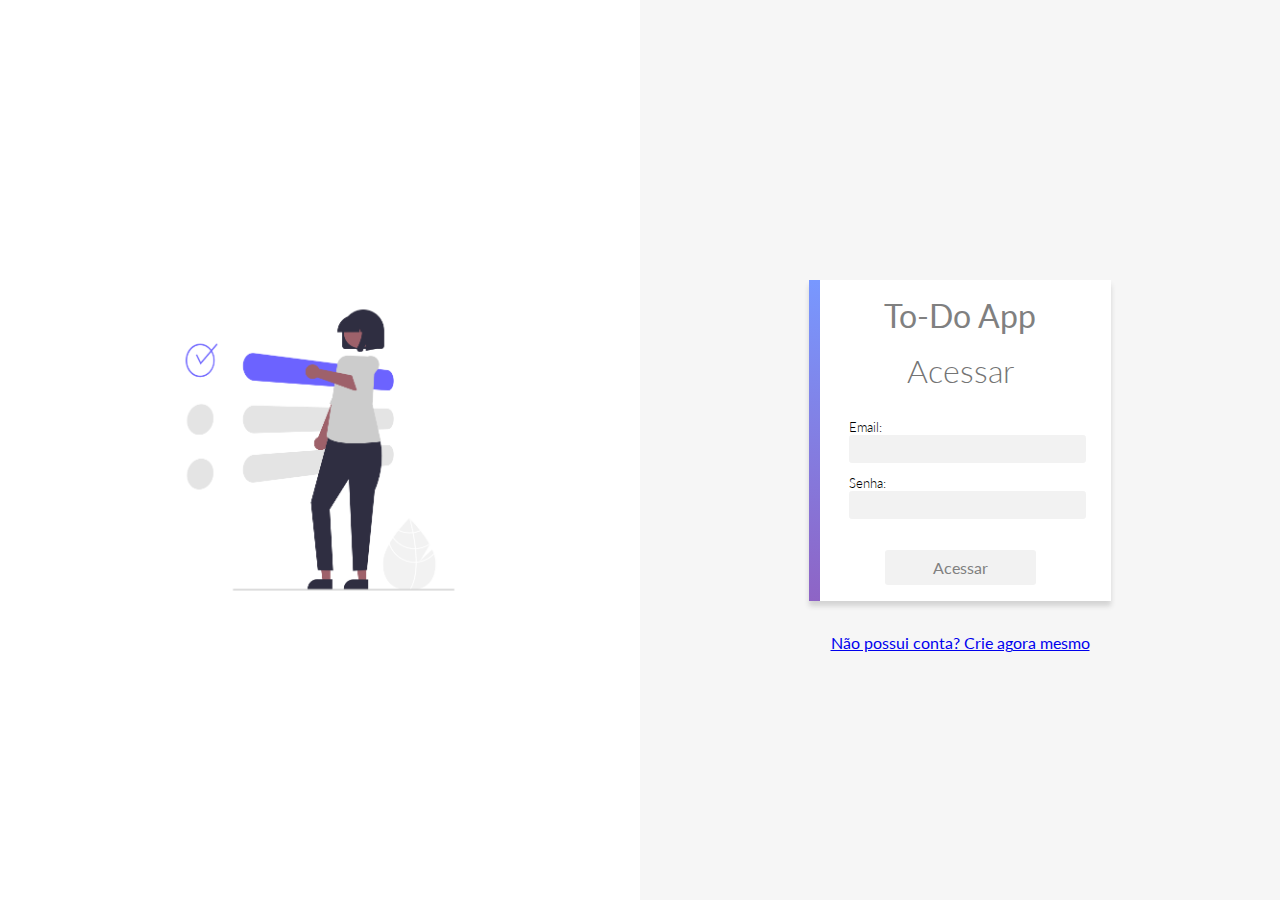
==== index.html @ 81d7d891 "cria as funções e validações para a tela do login" ====
<!DOCTYPE html>
<html lang="pt-BR">

<head>
  <meta charset="UTF-8">
  <meta http-equiv="X-UA-Compatible" content="IE=edge">
  <meta name="viewport" content="width=device-width, initial-scale=1.0">
  <title>To-Do App</title>

  <!-- ---------------- estilos compartilhados entre login e signup ---------------- -->
  <link rel="stylesheet" href="styles/acesso.css">

  <!-- ---------------------- lógica aplicada no login ----------------------- -->
  <script src="/scripts/validacoes/config.js"></script>
  <script src="/scripts/validacoes/utils.js"></script>
  <script src="/scripts/login/index.js" defer></script>

</head>

<body>
  <div class="left">
    <img src="./assets/pessoa-login.png" alt="">
  </div>

  <div class="right">
    <form>
      <div class="form-header">
        <p>To-Do App</p>
      </div>
      <h1>Acessar</h1>
      <label>
        Email:
        <input id="inputEmail" type="email" required>
        <small class="error" id="validacaoEmail"></small>
      </label>
      <label>
        Senha:
        <input id="inputPassword" type="password" required>
        <small class="error" id="validacaoPassword"></small>
      </label>

      <button id="btnAcessar" type="submit" disabled>Acessar</button>

    </form>
    <div class="ingressar">
      <a href="signup.html">Não possui conta? Crie agora mesmo</a>
    </div>
  </div>

</body>

</html>
---- styles/acesso.css ----
@import url('./common.css');

body{
  display: flex;
}

h1 {
  color: rgb(116, 116, 116);
  font-weight: 300;
  margin: .5em 0;
}

form {
  position: relative;
  max-width: 26em;
  background-color: white;
  display: flex;
  align-items: center;
  flex-direction: column;
  margin: 2em auto;
  box-shadow: 0 5px 5px lightgrey;
  padding: 1em 2.5em;
  box-sizing: border-box;
}

form:after {
  position: absolute;
  content: '';
  width: .7em;
  height: 100%;
  top: 0;
  left: 0;
  background: linear-gradient(var(--primary), var(--secondary));
}

small.error{
  display: flex;
  font-weight: bold;
  color: #E9554EBB;
  position: absolute;
}

input {
  width: 100%;
  padding: .4em .5em;
  background-color: var(--app-grey);
  border: 1px solid var(--app-grey);
  border-radius: .2em;
}

input:focus {
  outline: none;
  border: 1px solid lightgrey;
}

label {
  width: 100%;
  font-weight: 300;
  margin-bottom: -.1em;
  margin-top: 1em;
  font-size: .8em;
}

button {
  padding: .5em 3em;
  background-color: var(--app-grey);
  color: grey;
  margin-top: 2em;
  font-weight: 400;
  font-size: 1em;
}

.form-header {
  color: grey;
  font-size: 2em;
}
.ingressar{
  text-align: center;
}
.left{
  width: 50%;  
  background-color: white;
  text-align: center;
  display: flex;
  align-items: center;
  justify-content: center;
}
.left img{
  width:60%;
}
.right{
  width: 50%;
  display: flex;
  flex-direction: column;
  align-items: center;
  justify-content: center;
}
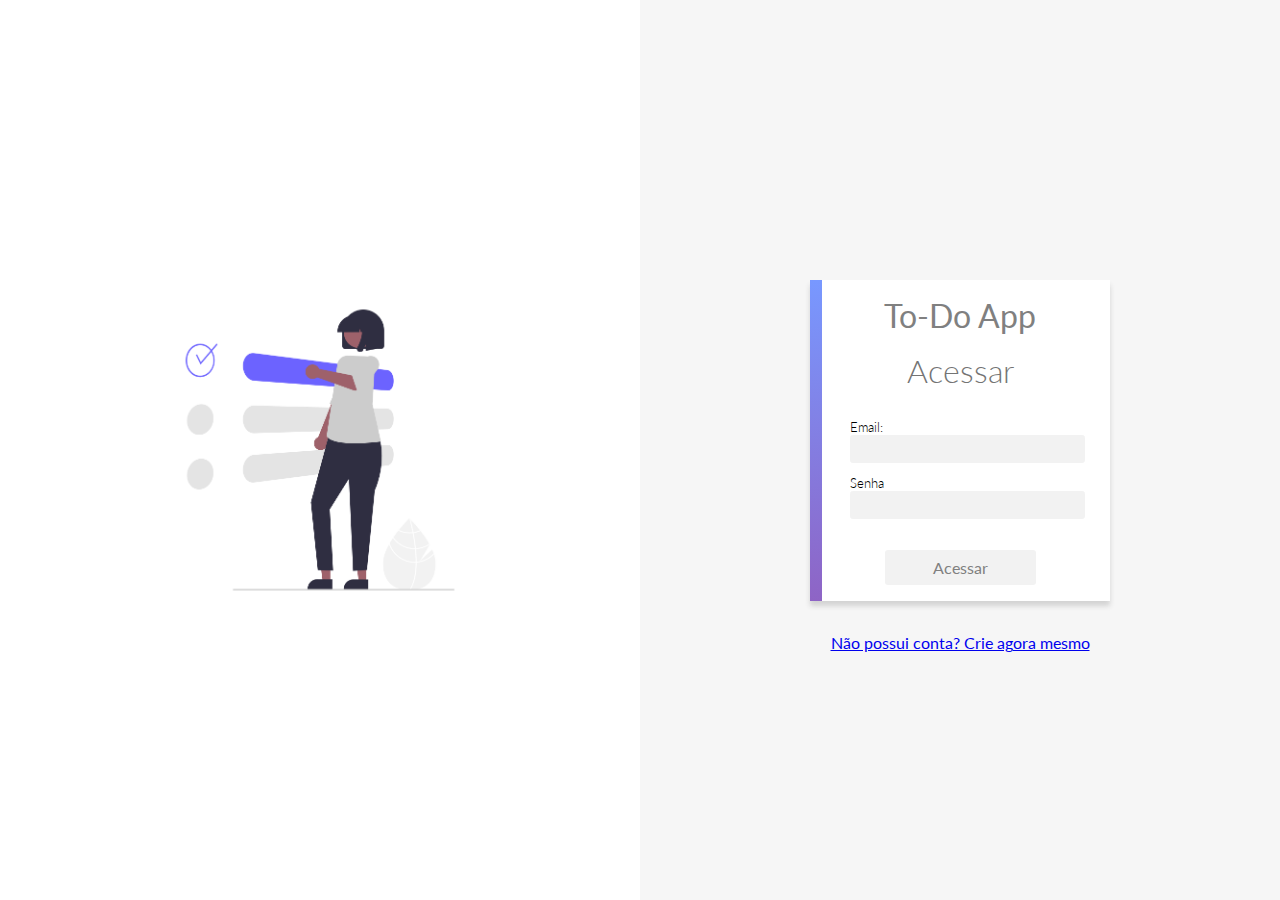
==== commit 469c4165: "test-commit" ====
--- a/index.html
+++ b/index.html
@@ -11,7 +11,7 @@
   <link rel="stylesheet" href="styles/acesso.css">
 
   <!-- ---------------------- lógica aplicada no login ----------------------- -->
-  <script src="/scripts/validacoes/config.js"></script>
+  <script src="/scripts/validacoes/strings.js"></script>
   <script src="/scripts/validacoes/utils.js"></script>
   <script src="/scripts/login/index.js" defer></script>
 
@@ -34,7 +34,7 @@
         <small class="error" id="validacaoEmail"></small>
       </label>
       <label>
-        Senha:
+        Senha
         <input id="inputPassword" type="password" required>
         <small class="error" id="validacaoPassword"></small>
       </label>
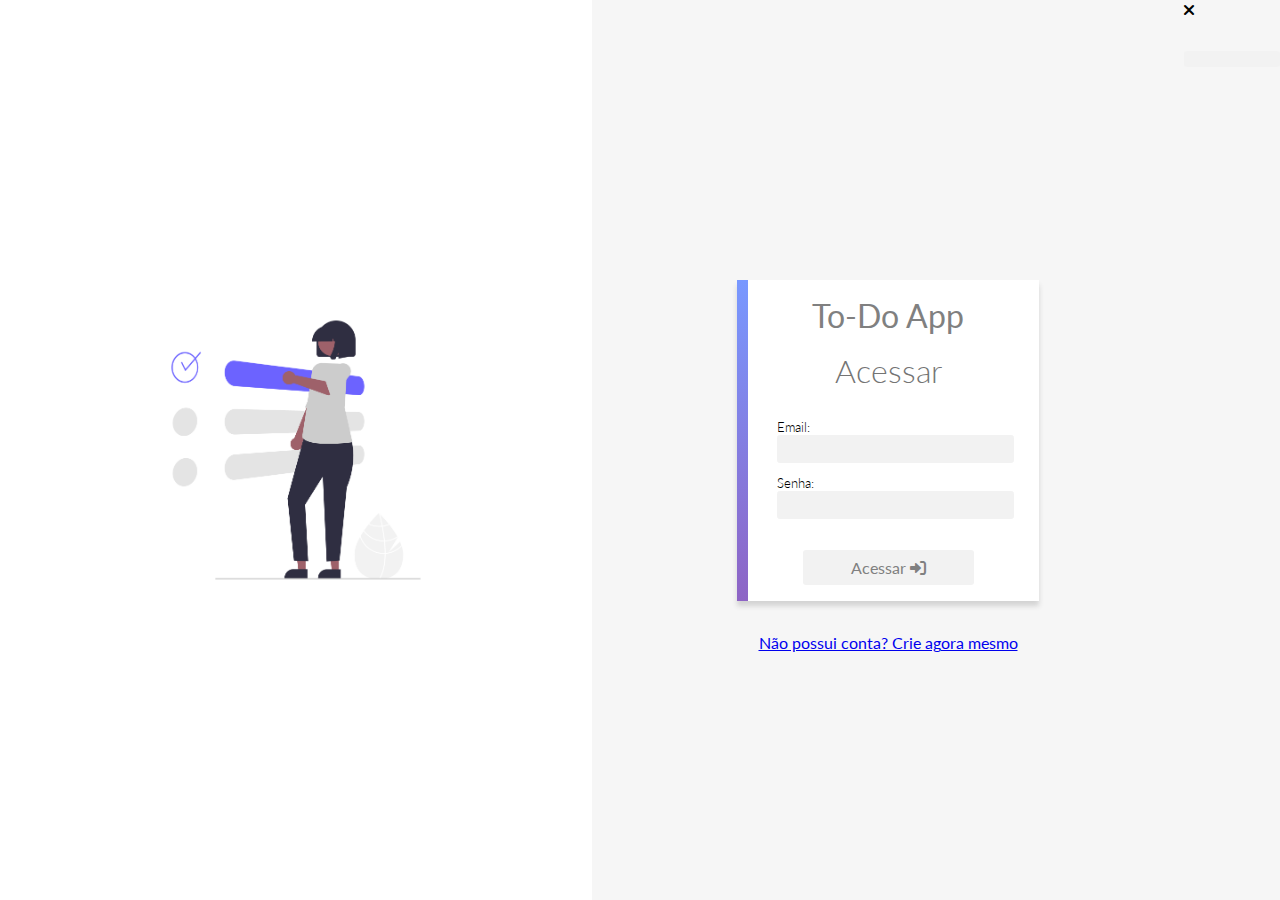
==== commit e8b4885a: "adiciona o boostrap, mensagens de alerta e requisição ao servidor" ====
--- a/index.html
+++ b/index.html
@@ -5,7 +5,15 @@
   <meta charset="UTF-8">
   <meta http-equiv="X-UA-Compatible" content="IE=edge">
   <meta name="viewport" content="width=device-width, initial-scale=1.0">
+  <link rel="icon" type="image/x-icon" href="assets/favicon.ico">
   <title>To-Do App</title>
+
+   <!-- Bootstrap CSS -->
+   <link href="https://cdn.jsdelivr.net/npm/bootstrap@5.0.2/dist/css/bootstrap.min.css" rel="stylesheet" integrity="sha384-EVSTQN3/azprG1Anm3QDgpJLIm9Nao0Yz1ztcQTwFspd3yD65VohhpuuCOmLASjC" crossorigin="anonymous">
+   <script src="https://cdn.jsdelivr.net/npm/@popperjs/core@2.9.2/dist/umd/popper.min.js" integrity="sha384-IQsoLXl5PILFhosVNubq5LC7Qb9DXgDA9i+tQ8Zj3iwWAwPtgFTxbJ8NT4GN1R8p" crossorigin="anonymous"> </script>
+   <script src="https://cdn.jsdelivr.net/npm/bootstrap@5.0.2/dist/js/bootstrap.min.js" integrity="sha384-cVKIPhGWiC2Al4u+LWgxfKTRIcfu0JTxR+EQDz/bgldoEyl4H0zUF0QKbrJ0EcQF" crossorigin="anonymous"></script>
+   <link rel="stylesheet" href="https://cdn.jsdelivr.net/npm/bootstrap-icons@1.7.2/font/bootstrap-icons.css">
+   <link rel="stylesheet" href="https://cdnjs.cloudflare.com/ajax/libs/font-awesome/6.0.0-beta3/css/all.min.css">
 
   <!-- ---------------- estilos compartilhados entre login e signup ---------------- -->
   <link rel="stylesheet" href="styles/acesso.css">
@@ -34,19 +42,26 @@
         <small class="error" id="validacaoEmail"></small>
       </label>
       <label>
-        Senha
+        Senha:
         <input id="inputPassword" type="password" required>
         <small class="error" id="validacaoPassword"></small>
       </label>
-
-      <button id="btnAcessar" type="submit" disabled>Acessar</button>
-
+      <button id="btnAcessar" type="submit" disabled>Acessar <i class="fa-solid fa-right-to-bracket"></i></button>
     </form>
     <div class="ingressar">
       <a href="signup.html">Não possui conta? Crie agora mesmo</a>
     </div>
   </div>
 
+  <div class="toast-container position-fixed top-0 end-0 p-3">
+    <div class="toast align-items-center text-white bg-danger border-0" id="toastErro" role="alert" aria-live="assertive" aria-atomic="true">
+      <div class="d-flex">
+        <div class="toast-body" id="toastBody"><i class="fa-solid fa-xmark"></i> </div>
+        <button type="button" class="btn-close me-2 m-auto" data-bs-dismiss="toast" aria-label="Close"></button>
+      </div>
+    </div>
+  </div>
+  
 </body>
 
 </html>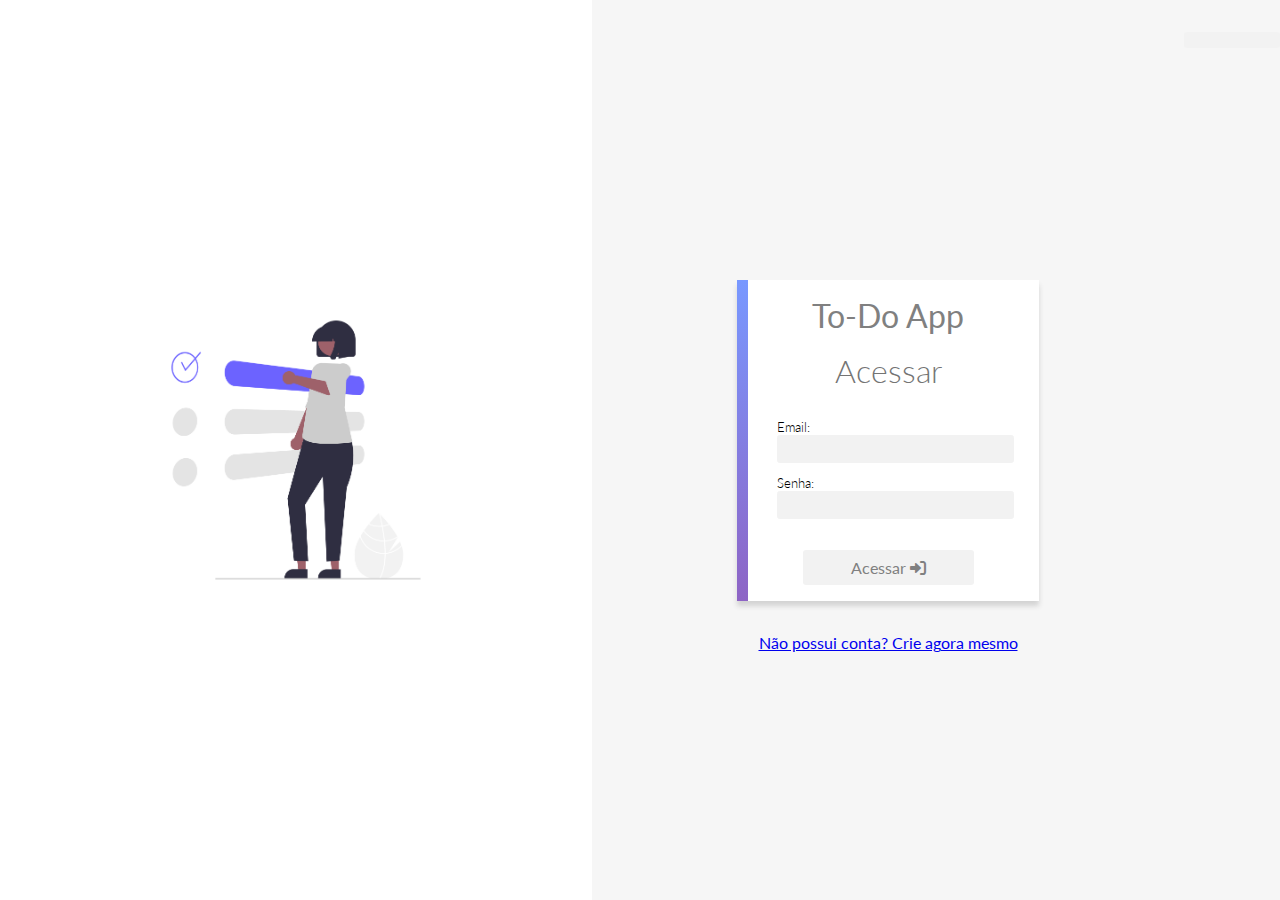
==== commit 95f644bc: "ajustes" ====
--- a/index.html
+++ b/index.html
@@ -56,7 +56,7 @@
   <div class="toast-container position-fixed top-0 end-0 p-3">
     <div class="toast align-items-center text-white bg-danger border-0" id="toastErro" role="alert" aria-live="assertive" aria-atomic="true">
       <div class="d-flex">
-        <div class="toast-body" id="toastBody"><i class="fa-solid fa-xmark"></i> </div>
+        <div class="toast-body" id="toastBody"> </div>
         <button type="button" class="btn-close me-2 m-auto" data-bs-dismiss="toast" aria-label="Close"></button>
       </div>
     </div>
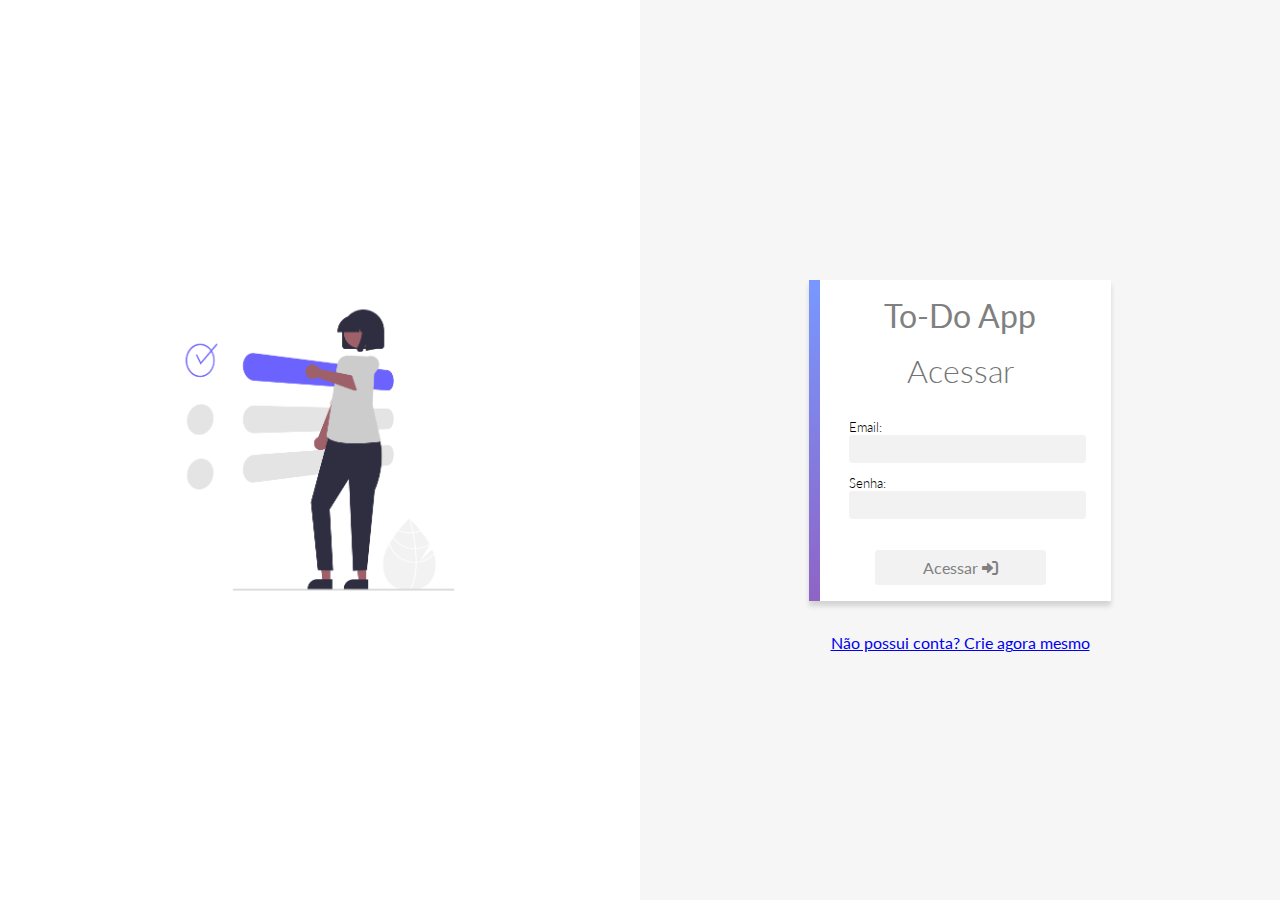
==== commit 0db0a5d7: "cria função para toast e funcção para nova tarefa" ====
--- a/index.html
+++ b/index.html
@@ -8,12 +8,12 @@
   <link rel="icon" type="image/x-icon" href="assets/favicon.ico">
   <title>To-Do App</title>
 
-   <!-- Bootstrap CSS -->
-   <link href="https://cdn.jsdelivr.net/npm/bootstrap@5.0.2/dist/css/bootstrap.min.css" rel="stylesheet" integrity="sha384-EVSTQN3/azprG1Anm3QDgpJLIm9Nao0Yz1ztcQTwFspd3yD65VohhpuuCOmLASjC" crossorigin="anonymous">
-   <script src="https://cdn.jsdelivr.net/npm/@popperjs/core@2.9.2/dist/umd/popper.min.js" integrity="sha384-IQsoLXl5PILFhosVNubq5LC7Qb9DXgDA9i+tQ8Zj3iwWAwPtgFTxbJ8NT4GN1R8p" crossorigin="anonymous"> </script>
-   <script src="https://cdn.jsdelivr.net/npm/bootstrap@5.0.2/dist/js/bootstrap.min.js" integrity="sha384-cVKIPhGWiC2Al4u+LWgxfKTRIcfu0JTxR+EQDz/bgldoEyl4H0zUF0QKbrJ0EcQF" crossorigin="anonymous"></script>
-   <link rel="stylesheet" href="https://cdn.jsdelivr.net/npm/bootstrap-icons@1.7.2/font/bootstrap-icons.css">
-   <link rel="stylesheet" href="https://cdnjs.cloudflare.com/ajax/libs/font-awesome/6.0.0-beta3/css/all.min.css">
+  <!-- Bootstrap CSS -->
+  <link href="https://cdn.jsdelivr.net/npm/bootstrap@5.0.2/dist/css/bootstrap.min.css" rel="stylesheet" integrity="sha384-EVSTQN3/azprG1Anm3QDgpJLIm9Nao0Yz1ztcQTwFspd3yD65VohhpuuCOmLASjC" crossorigin="anonymous">
+  <script src="https://cdn.jsdelivr.net/npm/@popperjs/core@2.9.2/dist/umd/popper.min.js" integrity="sha384-IQsoLXl5PILFhosVNubq5LC7Qb9DXgDA9i+tQ8Zj3iwWAwPtgFTxbJ8NT4GN1R8p" crossorigin="anonymous"> </script>
+  <script src="https://cdn.jsdelivr.net/npm/bootstrap@5.0.2/dist/js/bootstrap.min.js" integrity="sha384-cVKIPhGWiC2Al4u+LWgxfKTRIcfu0JTxR+EQDz/bgldoEyl4H0zUF0QKbrJ0EcQF" crossorigin="anonymous"></script>
+  <link rel="stylesheet" href="https://cdn.jsdelivr.net/npm/bootstrap-icons@1.7.2/font/bootstrap-icons.css">
+  <link rel="stylesheet" href="https://cdnjs.cloudflare.com/ajax/libs/font-awesome/6.0.0-beta3/css/all.min.css">
 
   <!-- ---------------- estilos compartilhados entre login e signup ---------------- -->
   <link rel="stylesheet" href="styles/acesso.css">
@@ -52,16 +52,6 @@
       <a href="signup.html">Não possui conta? Crie agora mesmo</a>
     </div>
   </div>
-
-  <div class="toast-container position-fixed top-0 end-0 p-3">
-    <div class="toast align-items-center text-white bg-danger border-0" id="toastErro" role="alert" aria-live="assertive" aria-atomic="true">
-      <div class="d-flex">
-        <div class="toast-body" id="toastBody"> </div>
-        <button type="button" class="btn-close me-2 m-auto" data-bs-dismiss="toast" aria-label="Close"></button>
-      </div>
-    </div>
-  </div>
-  
 </body>
 
 </html>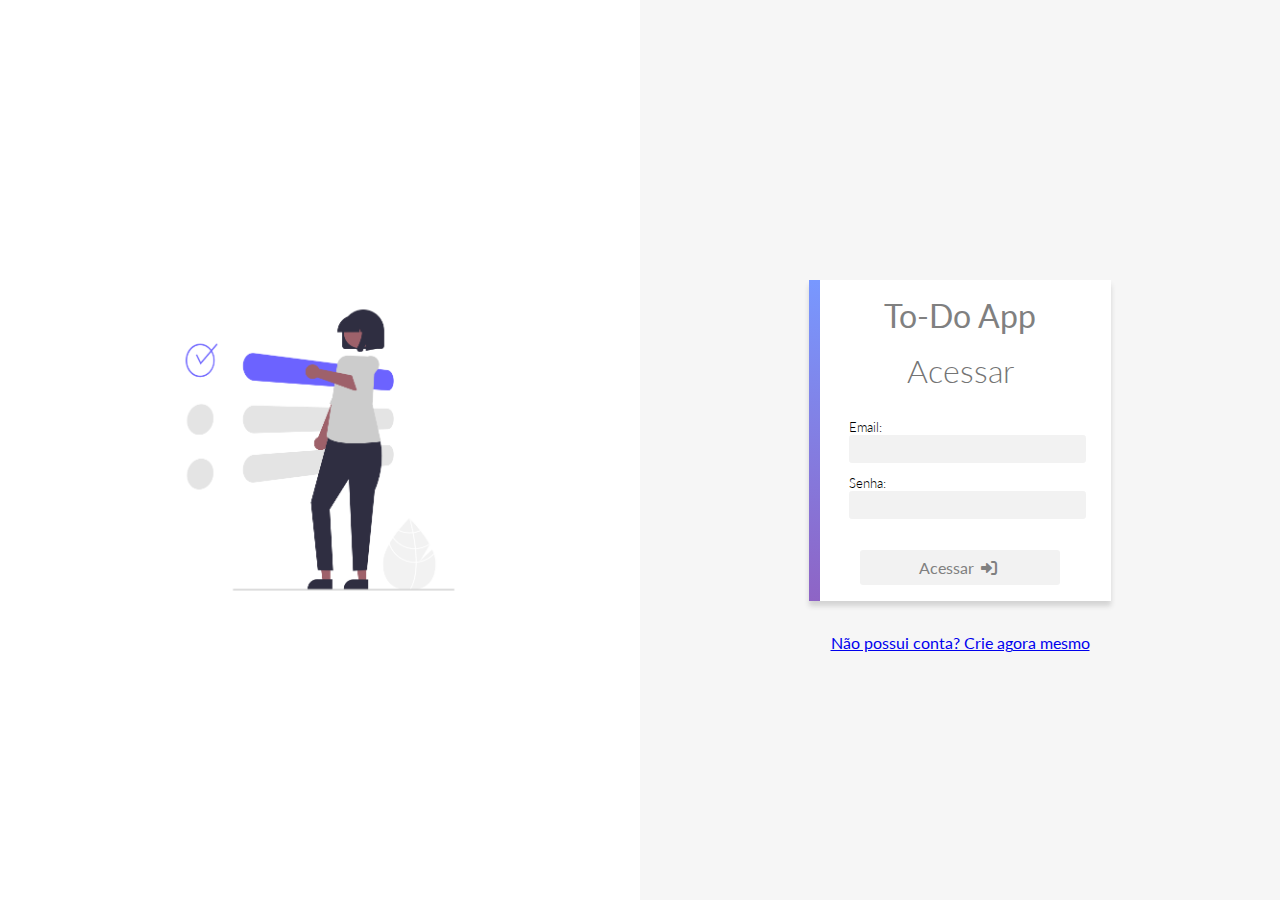
==== commit a1de7982: "implemetando skeleton" ====
--- a/index.html
+++ b/index.html
@@ -19,9 +19,9 @@
   <link rel="stylesheet" href="styles/acesso.css">
 
   <!-- ---------------------- lógica aplicada no login ----------------------- -->
-  <script src="/scripts/validacoes/strings.js"></script>
-  <script src="/scripts/validacoes/utils.js"></script>
-  <script src="/scripts/login/index.js" defer></script>
+  <script src="./scripts/validacoes/strings.js"></script>
+  <script src="./scripts/validacoes/utils.js"></script>
+  <script src="./scripts/login/index.js" defer></script>
 
 </head>
 
--- a/styles/acesso.css
+++ b/styles/acesso.css
@@ -62,12 +62,13 @@
 }
 
 button {
-  padding: .5em 3em;
+  padding: .5em 2em;
   background-color: var(--app-grey);
   color: grey;
   margin-top: 2em;
   font-weight: 400;
   font-size: 1em;
+  width: 90%;
 }
 
 .form-header {
@@ -94,4 +95,8 @@
   flex-direction: column;
   align-items: center;
   justify-content: center;
+}
+
+i{
+  margin: 0 3px 0 3px;
 }